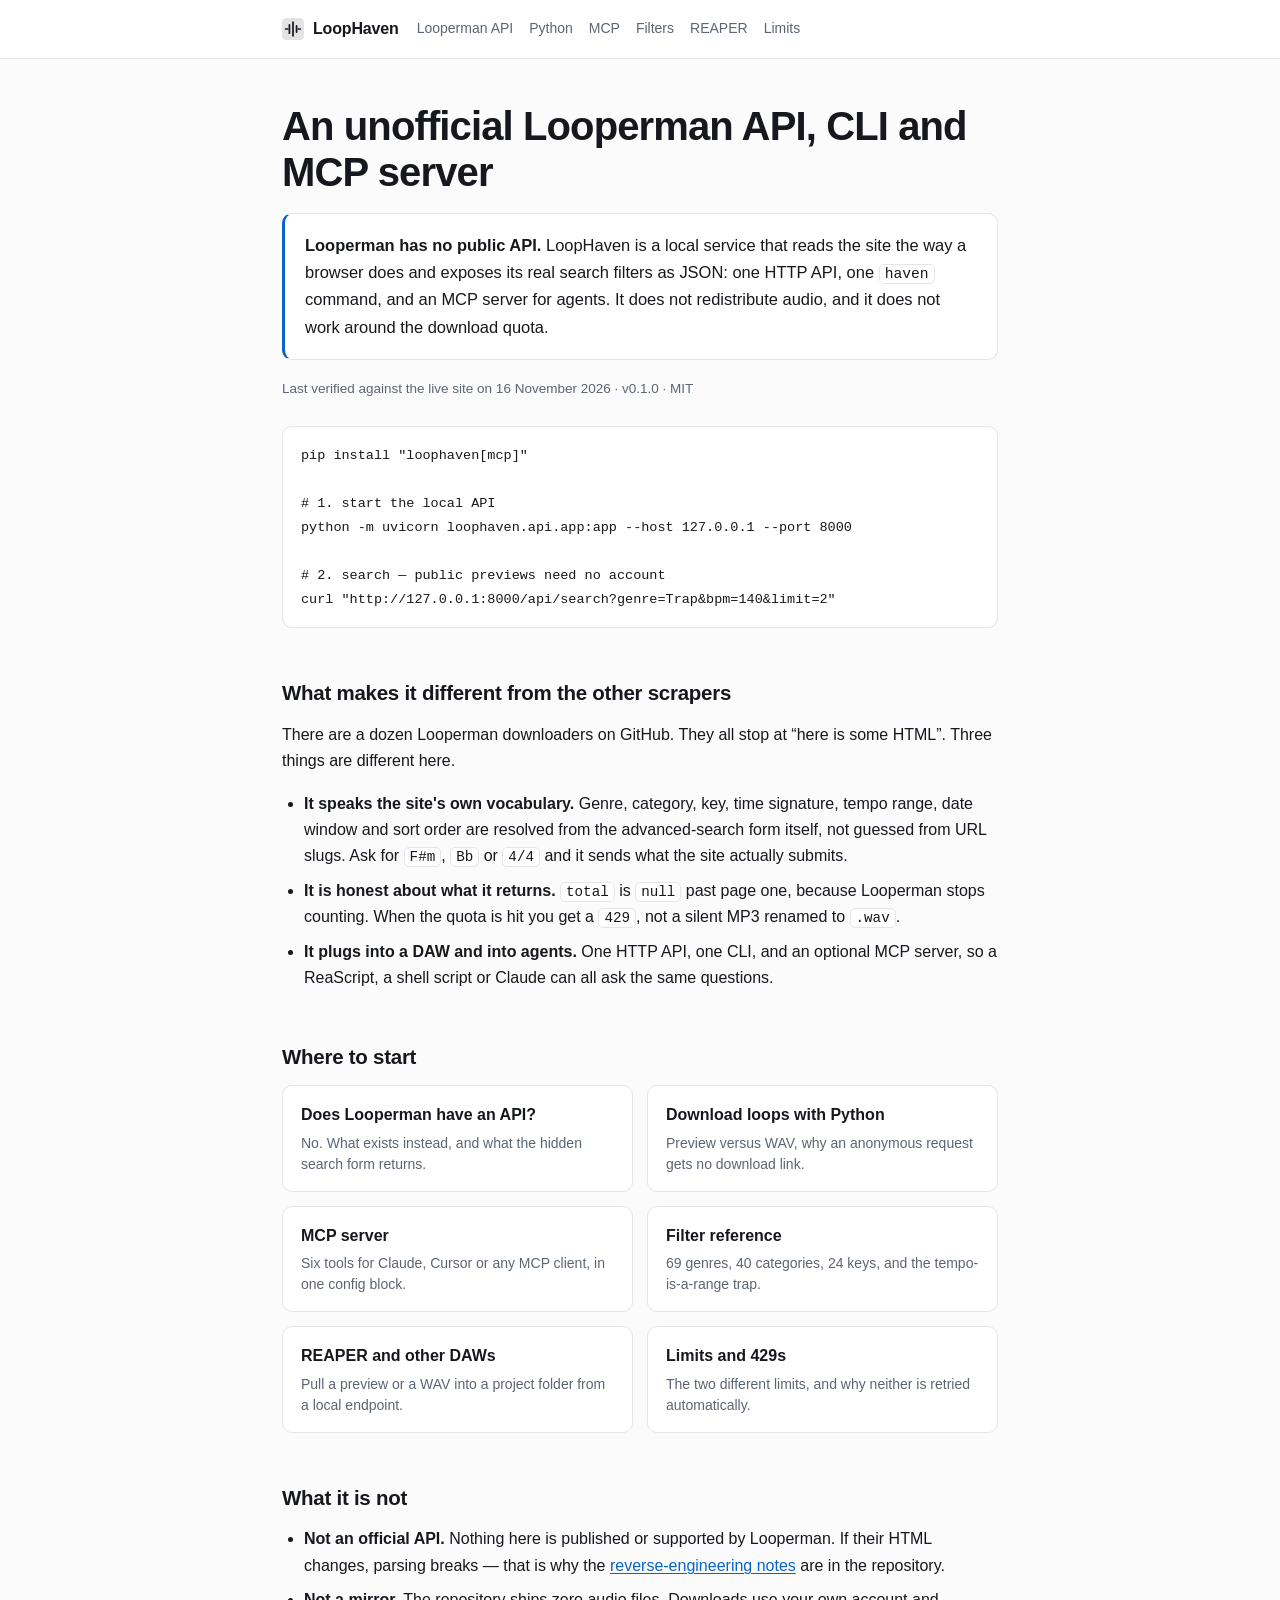
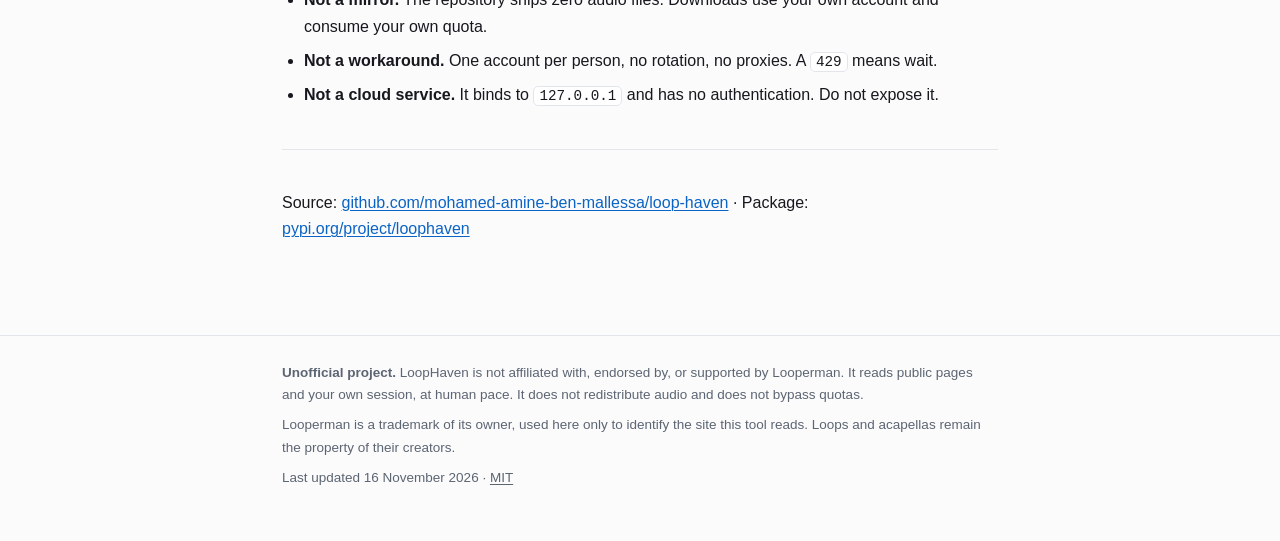
==== site/index.html @ 3b1a025e "docs: publish a static documentation site, one question per page Seven hand-written HTML pages under" ====
<!doctype html>
<html lang="en">
<head>
<meta charset="utf-8">
<meta name="viewport" content="width=device-width, initial-scale=1">
<title>LoopHaven — an unofficial Looperman API, CLI and MCP server</title>
<meta name="description" content="Looperman has no public API. LoopHaven is a local HTTP API, a command-line tool and an MCP server that read the site's own search filters and return clean JSON. MIT, Python 3.10+.">
<link rel="canonical" href="https://mohamed-amine-ben-mallessa.github.io/loop-haven/">
<meta name="robots" content="index,follow,max-snippet:-1,max-image-preview:large">
<meta property="og:type" content="website">
<meta property="og:site_name" content="LoopHaven">
<meta property="og:title" content="LoopHaven — an unofficial Looperman API, CLI and MCP server">
<meta property="og:description" content="Search Looperman loops and acapella previews with the site's real filters, get clean JSON, and pull the file you picked — from Python, your terminal or an AI agent.">
<meta property="og:url" content="https://mohamed-amine-ben-mallessa.github.io/loop-haven/">
<meta name="twitter:card" content="summary">
<link rel="icon" href="assets/mark.svg" type="image/svg+xml">
<link rel="stylesheet" href="assets/style.css">
<script type="application/ld+json">
{
  "@context": "https://schema.org",
  "@graph": [
    {
      "@type": "WebSite",
      "@id": "https://mohamed-amine-ben-mallessa.github.io/loop-haven/#website",
      "url": "https://mohamed-amine-ben-mallessa.github.io/loop-haven/",
      "name": "LoopHaven",
      "inLanguage": "en",
      "description": "Documentation for LoopHaven, an unofficial Looperman API, CLI and MCP server.",
      "publisher": { "@id": "https://mohamed-amine-ben-mallessa.github.io/loop-haven/#author" }
    },
    {
      "@type": "SoftwareApplication",
      "@id": "https://mohamed-amine-ben-mallessa.github.io/loop-haven/#software",
      "name": "LoopHaven",
      "applicationCategory": "DeveloperApplication",
      "applicationSubCategory": "Music production tooling",
      "operatingSystem": "Windows, macOS, Linux",
      "softwareVersion": "0.1.0",
      "license": "https://opensource.org/licenses/MIT",
      "codeRepository": "https://github.com/mohamed-amine-ben-mallessa/loop-haven",
      "programmingLanguage": "Python",
      "softwareRequirements": "Python 3.10 or newer",
      "offers": { "@type": "Offer", "price": "0", "priceCurrency": "USD" },
      "isAccessibleForFree": true,
      "sameAs": [
        "https://github.com/mohamed-amine-ben-mallessa/loop-haven",
        "https://pypi.org/project/loophaven/"
      ],
      "author": { "@id": "https://mohamed-amine-ben-mallessa.github.io/loop-haven/#author" }
    },
    {
      "@type": "SoftwareSourceCode",
      "@id": "https://mohamed-amine-ben-mallessa.github.io/loop-haven/#source",
      "name": "LoopHaven",
      "codeRepository": "https://github.com/mohamed-amine-ben-mallessa/loop-haven",
      "programmingLanguage": "Python",
      "runtimePlatform": "Python 3.10+",
      "license": "https://opensource.org/licenses/MIT",
      "codeSampleType": "full solution"
    },
    {
      "@type": "Person",
      "@id": "https://mohamed-amine-ben-mallessa.github.io/loop-haven/#author",
      "name": "LoopHaven contributors",
      "url": "https://github.com/mohamed-amine-ben-mallessa"
    }
  ]
}
</script>
</head>
<body>

<header class="site-header">
  <div class="wrap">
    <a class="brand" href="./">
      <svg viewBox="0 0 24 24" aria-hidden="true"><rect width="24" height="24" rx="5" fill="currentColor" opacity=".12"/><g stroke="currentColor" stroke-width="1.9" stroke-linecap="round"><path d="M4 12h2.2M17.8 12H20"/><path d="M8.1 7.4v9.2M12 4.6v14.8M15.9 8.6v6.8"/></g></svg>
      LoopHaven
    </a>
    <nav class="site-nav">
      <a href="looperman-api/">Looperman API</a>
      <a href="download-loops-python/">Python</a>
      <a href="mcp/">MCP</a>
      <a href="filters/">Filters</a>
      <a href="reaper/">REAPER</a>
      <a href="limits/">Limits</a>
    </nav>
  </div>
</header>

<main>
  <div class="wrap">

    <h1>An unofficial Looperman API, CLI and MCP server</h1>

    <div class="answer">
      <p><strong>Looperman has no public API.</strong> LoopHaven is a local service that
      reads the site the way a browser does and exposes its real search filters as
      JSON: one HTTP API, one <code>haven</code> command, and an MCP server for
      agents. It does not redistribute audio, and it does not work around the
      download quota.</p>
    </div>

    <p class="meta">Last verified against the live site on 16 November 2026 · v0.1.0 · MIT</p>

<pre><code>pip install "loophaven[mcp]"

# 1. start the local API
python -m uvicorn loophaven.api.app:app --host 127.0.0.1 --port 8000

# 2. search — public previews need no account
curl "http://127.0.0.1:8000/api/search?genre=Trap&amp;bpm=140&amp;limit=2"</code></pre>

    <h2>What makes it different from the other scrapers</h2>

    <p>There are a dozen Looperman downloaders on GitHub. They all stop at
    &ldquo;here is some HTML&rdquo;. Three things are different here.</p>

    <ul>
      <li><strong>It speaks the site's own vocabulary.</strong> Genre, category,
      key, time signature, tempo range, date window and sort order are resolved
      from the advanced-search form itself, not guessed from URL slugs. Ask for
      <code>F#m</code>, <code>Bb</code> or <code>4/4</code> and it sends what the
      site actually submits.</li>
      <li><strong>It is honest about what it returns.</strong> <code>total</code>
      is <code>null</code> past page one, because Looperman stops counting. When
      the quota is hit you get a <code>429</code>, not a silent MP3 renamed to
      <code>.wav</code>.</li>
      <li><strong>It plugs into a DAW and into agents.</strong> One HTTP API, one
      CLI, and an optional MCP server, so a ReaScript, a shell script or Claude
      can all ask the same questions.</li>
    </ul>

    <h2>Where to start</h2>

    <ul class="cards">
      <li><a href="looperman-api/">
        <span class="k">Does Looperman have an API?</span>
        <span class="d">No. What exists instead, and what the hidden search form returns.</span>
      </a></li>
      <li><a href="download-loops-python/">
        <span class="k">Download loops with Python</span>
        <span class="d">Preview versus WAV, why an anonymous request gets no download link.</span>
      </a></li>
      <li><a href="mcp/">
        <span class="k">MCP server</span>
        <span class="d">Six tools for Claude, Cursor or any MCP client, in one config block.</span>
      </a></li>
      <li><a href="filters/">
        <span class="k">Filter reference</span>
        <span class="d">69 genres, 40 categories, 24 keys, and the tempo-is-a-range trap.</span>
      </a></li>
      <li><a href="reaper/">
        <span class="k">REAPER and other DAWs</span>
        <span class="d">Pull a preview or a WAV into a project folder from a local endpoint.</span>
      </a></li>
      <li><a href="limits/">
        <span class="k">Limits and 429s</span>
        <span class="d">The two different limits, and why neither is retried automatically.</span>
      </a></li>
    </ul>

    <h2>What it is not</h2>

    <ul>
      <li><strong>Not an official API.</strong> Nothing here is published or
      supported by Looperman. If their HTML changes, parsing breaks — that is why
      the <a href="https://github.com/mohamed-amine-ben-mallessa/loop-haven/tree/main/docs/REVERSE-ENGINEERING.md">reverse-engineering notes</a>
      are in the repository.</li>
      <li><strong>Not a mirror.</strong> The repository ships zero audio files.
      Downloads use your own account and consume your own quota.</li>
      <li><strong>Not a workaround.</strong> One account per person, no rotation,
      no proxies. A <code>429</code> means wait.</li>
      <li><strong>Not a cloud service.</strong> It binds to
      <code>127.0.0.1</code> and has no authentication. Do not expose it.</li>
    </ul>

    <hr>

    <p>Source: <a href="https://github.com/mohamed-amine-ben-mallessa/loop-haven">github.com/mohamed-amine-ben-mallessa/loop-haven</a>
    · Package: <a href="https://pypi.org/project/loophaven/">pypi.org/project/loophaven</a></p>

  </div>
</main>

<footer class="site-footer">
  <div class="wrap">
    <p><strong>Unofficial project.</strong> LoopHaven is not affiliated with,
    endorsed by, or supported by Looperman. It reads public pages and your own
    session, at human pace. It does not redistribute audio and does not bypass
    quotas.</p>
    <p>Looperman is a trademark of its owner, used here only to identify the site
    this tool reads. Loops and acapellas remain the property of their creators.</p>
    <p>Last updated 16 November 2026 · <a href="https://github.com/mohamed-amine-ben-mallessa/loop-haven/blob/main/LICENSE">MIT</a></p>
  </div>
</footer>

</body>
</html>
---- site/assets/style.css ----
/* LoopHaven docs — hand-written, no framework, no JavaScript.
   One stylesheet for every page so the site stays readable as plain HTML
   (which is what a crawler and an AI reader actually get). */

:root {
  --bg: #0e1014;
  --panel: #161a21;
  --line: #262c36;
  --ink: #e7e9ee;
  --muted: #9aa3b2;
  --accent: #7cc4ff;
  --accent-ink: #061018;
  --warn: #ffcf7a;
  --radius: 10px;
  --mono: ui-monospace, SFMono-Regular, "SF Mono", Menlo, Consolas, monospace;
  --sans: -apple-system, BlinkMacSystemFont, "Segoe UI", Inter, Roboto, Helvetica, Arial, sans-serif;
}

@media (prefers-color-scheme: light) {
  :root {
    --bg: #fbfbfc;
    --panel: #ffffff;
    --line: #e2e5ea;
    --ink: #16181d;
    --muted: #5c6572;
    --accent: #0b63c5;
    --accent-ink: #ffffff;
    --warn: #8a5a00;
  }
}

* { box-sizing: border-box; }

html { -webkit-text-size-adjust: 100%; }

body {
  margin: 0;
  background: var(--bg);
  color: var(--ink);
  font: 16px/1.65 var(--sans);
}

a { color: var(--accent); text-decoration-thickness: 1px; text-underline-offset: 2px; }
a:hover { text-decoration-style: solid; }

.wrap { max-width: 760px; margin: 0 auto; padding: 0 22px; }

/* --- header ------------------------------------------------------------ */

.site-header {
  border-bottom: 1px solid var(--line);
  background: var(--panel);
}

.site-header .wrap {
  display: flex;
  align-items: center;
  gap: 18px;
  min-height: 58px;
  flex-wrap: wrap;
}

.brand {
  display: inline-flex;
  align-items: center;
  gap: 9px;
  font-weight: 650;
  letter-spacing: -0.01em;
  color: var(--ink);
  text-decoration: none;
}

.brand svg { width: 22px; height: 22px; flex: none; }

.site-nav { display: flex; gap: 16px; flex-wrap: wrap; font-size: 14px; }
.site-nav a { color: var(--muted); text-decoration: none; }
.site-nav a:hover, .site-nav a[aria-current="page"] { color: var(--ink); }

/* --- content ----------------------------------------------------------- */

main { padding: 44px 0 20px; }

h1 {
  font-size: clamp(1.75rem, 4.6vw, 2.5rem);
  line-height: 1.15;
  letter-spacing: -0.022em;
  margin: 0 0 18px;
}

h2 {
  font-size: 1.28rem;
  letter-spacing: -0.012em;
  margin: 44px 0 12px;
  padding-top: 4px;
}

h3 { font-size: 1.05rem; margin: 26px 0 8px; }

p { margin: 0 0 16px; }

ul, ol { margin: 0 0 16px; padding-left: 22px; }
li { margin: 0 0 8px; }

strong { font-weight: 650; }

hr { border: 0; border-top: 1px solid var(--line); margin: 40px 0; }

/* The direct answer. Every page opens with one so a reader (or a model
   extracting a span) gets the point before any nuance. */
.answer {
  background: var(--panel);
  border: 1px solid var(--line);
  border-left: 3px solid var(--accent);
  border-radius: var(--radius);
  padding: 18px 20px;
  margin: 0 0 26px;
  font-size: 1.03rem;
}
.answer p:last-child { margin-bottom: 0; }

.meta {
  color: var(--muted);
  font-size: 13.5px;
  margin: -8px 0 26px;
}

code {
  font-family: var(--mono);
  font-size: 0.89em;
  background: var(--panel);
  border: 1px solid var(--line);
  border-radius: 5px;
  padding: 1px 5px;
}

pre {
  background: var(--panel);
  border: 1px solid var(--line);
  border-radius: var(--radius);
  padding: 16px 18px;
  overflow-x: auto;
  margin: 0 0 18px;
  line-height: 1.5;
}
pre code { background: none; border: 0; padding: 0; font-size: 13.5px; }

table {
  width: 100%;
  border-collapse: collapse;
  margin: 0 0 20px;
  font-size: 14.5px;
  display: block;
  overflow-x: auto;
}
th, td {
  text-align: left;
  padding: 9px 12px;
  border-bottom: 1px solid var(--line);
  vertical-align: top;
}
th { color: var(--muted); font-weight: 600; white-space: nowrap; }

.note {
  border: 1px solid var(--line);
  border-radius: var(--radius);
  background: var(--panel);
  padding: 14px 16px;
  margin: 0 0 20px;
  font-size: 14.5px;
  color: var(--muted);
}
.note strong { color: var(--ink); }

/* --- hub cards --------------------------------------------------------- */

.cards {
  display: grid;
  grid-template-columns: repeat(auto-fit, minmax(240px, 1fr));
  gap: 14px;
  margin: 0 0 12px;
  padding: 0;
  list-style: none;
}
.cards li { margin: 0; }
.cards a {
  display: block;
  height: 100%;
  padding: 16px 18px;
  border: 1px solid var(--line);
  border-radius: var(--radius);
  background: var(--panel);
  text-decoration: none;
  color: var(--ink);
}
.cards a:hover { border-color: var(--accent); }
.cards .k { display: block; font-weight: 650; margin-bottom: 4px; }
.cards .d { display: block; color: var(--muted); font-size: 14px; line-height: 1.5; }

/* --- footer ------------------------------------------------------------ */

.site-footer {
  border-top: 1px solid var(--line);
  margin-top: 56px;
  padding: 26px 0 44px;
  color: var(--muted);
  font-size: 13.5px;
}
.site-footer p { margin: 0 0 8px; }
.site-footer a { color: var(--muted); }

@media print {
  .site-header, .site-footer { display: none; }
  body { background: #fff; color: #000; }
}
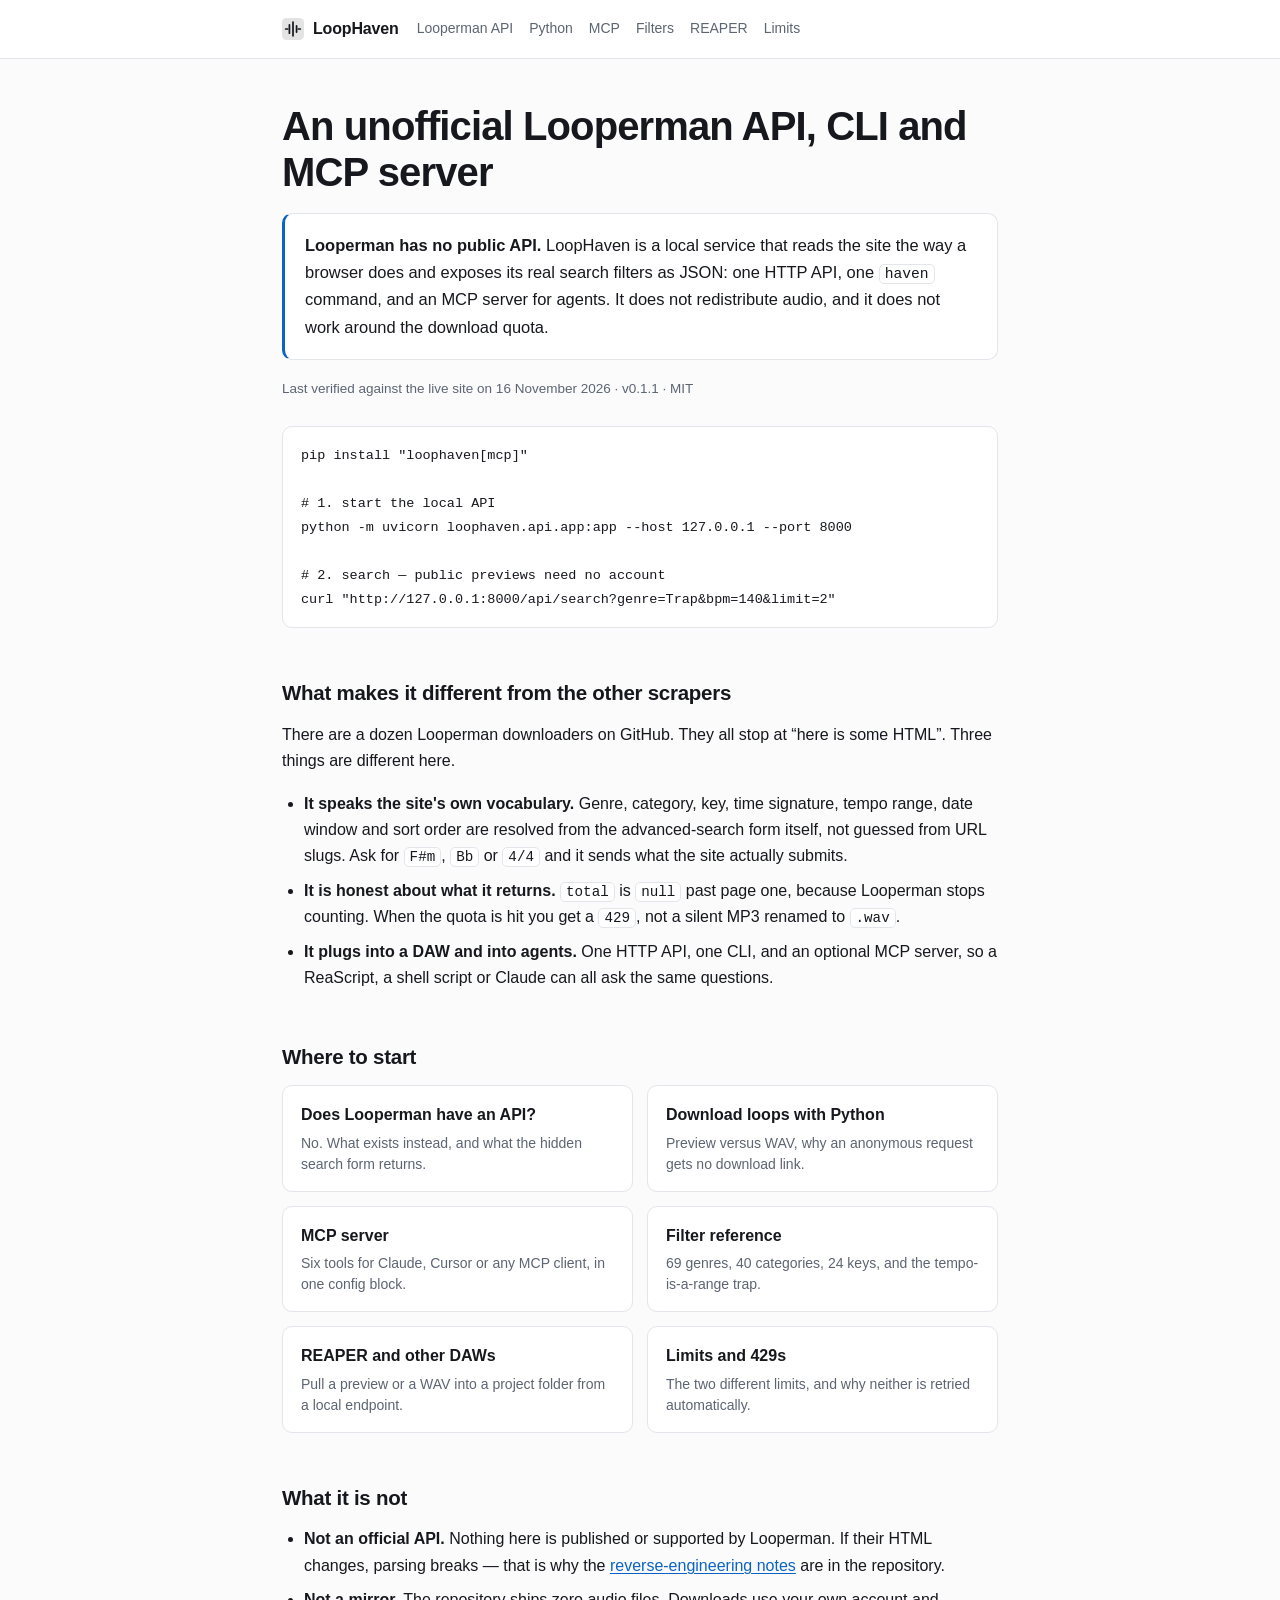
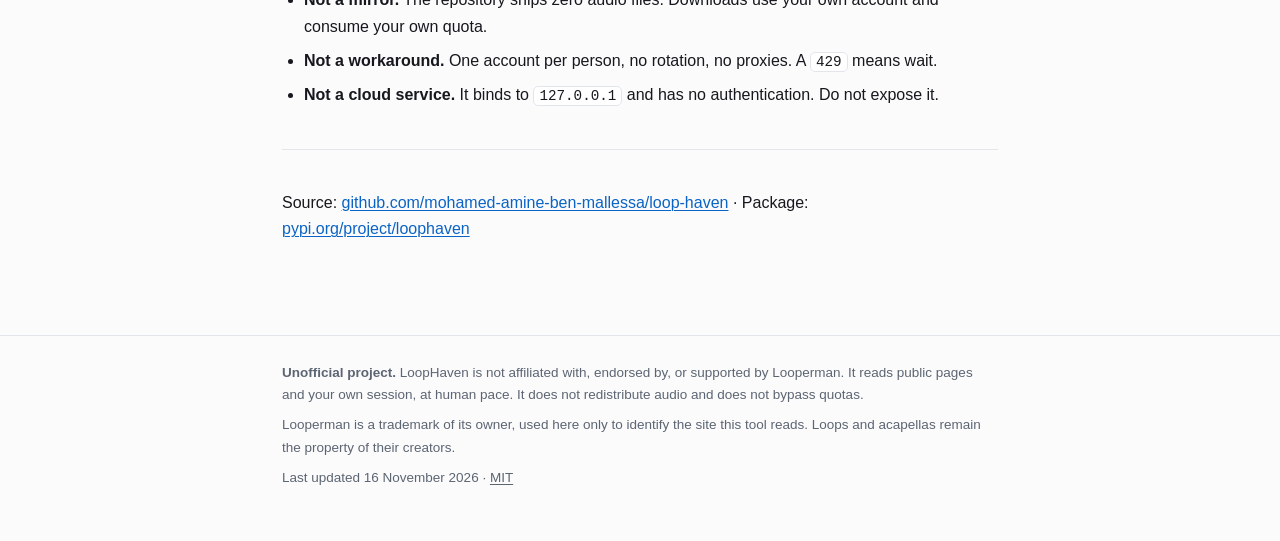
==== commit 71593bae: "release: 0.1.1 -- metadata, changelog, and the docs site No API change. The release exists because P" ====
--- a/site/index.html
+++ b/site/index.html
@@ -35,7 +35,7 @@
       "applicationCategory": "DeveloperApplication",
       "applicationSubCategory": "Music production tooling",
       "operatingSystem": "Windows, macOS, Linux",
-      "softwareVersion": "0.1.0",
+      "softwareVersion": "0.1.1",
       "license": "https://opensource.org/licenses/MIT",
       "codeRepository": "https://github.com/mohamed-amine-ben-mallessa/loop-haven",
       "programmingLanguage": "Python",
@@ -100,7 +100,7 @@
       download quota.</p>
     </div>
 
-    <p class="meta">Last verified against the live site on 16 November 2026 · v0.1.0 · MIT</p>
+    <p class="meta">Last verified against the live site on 16 November 2026 · v0.1.1 · MIT</p>
 
 <pre><code>pip install "loophaven[mcp]"
 
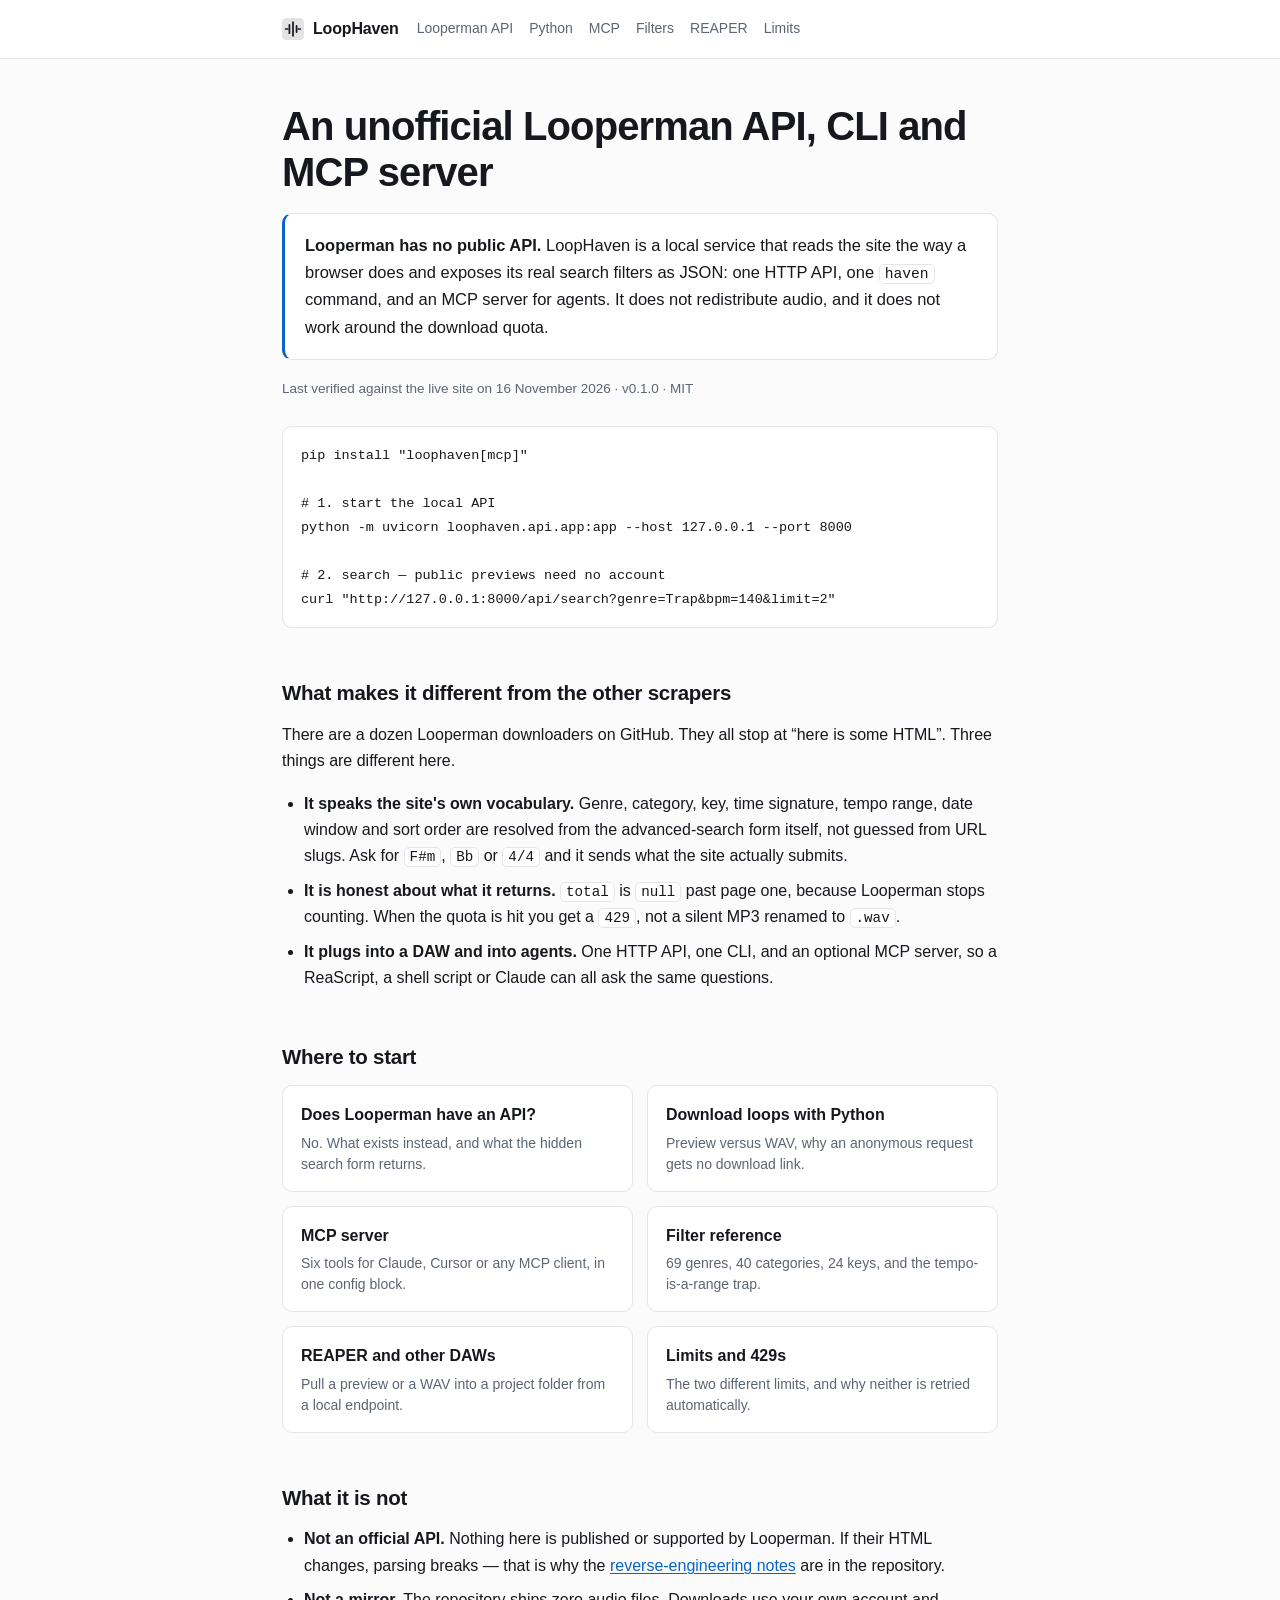
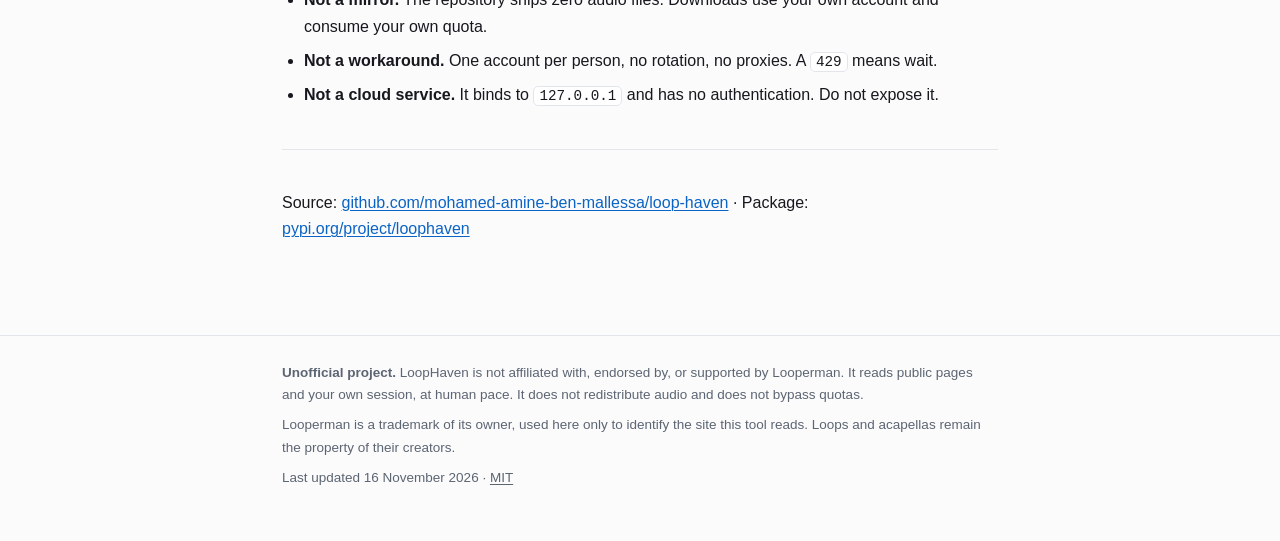
==== commit e50f686e: "site: keep the published version at 0.1.0 until PyPI has 0.1.1 The site is the public claim about wh" ====
--- a/site/index.html
+++ b/site/index.html
@@ -35,7 +35,7 @@
       "applicationCategory": "DeveloperApplication",
       "applicationSubCategory": "Music production tooling",
       "operatingSystem": "Windows, macOS, Linux",
-      "softwareVersion": "0.1.1",
+      "softwareVersion": "0.1.0",
       "license": "https://opensource.org/licenses/MIT",
       "codeRepository": "https://github.com/mohamed-amine-ben-mallessa/loop-haven",
       "programmingLanguage": "Python",
@@ -100,7 +100,7 @@
       download quota.</p>
     </div>
 
-    <p class="meta">Last verified against the live site on 16 November 2026 · v0.1.1 · MIT</p>
+    <p class="meta">Last verified against the live site on 16 November 2026 · v0.1.0 · MIT</p>
 
 <pre><code>pip install "loophaven[mcp]"
 
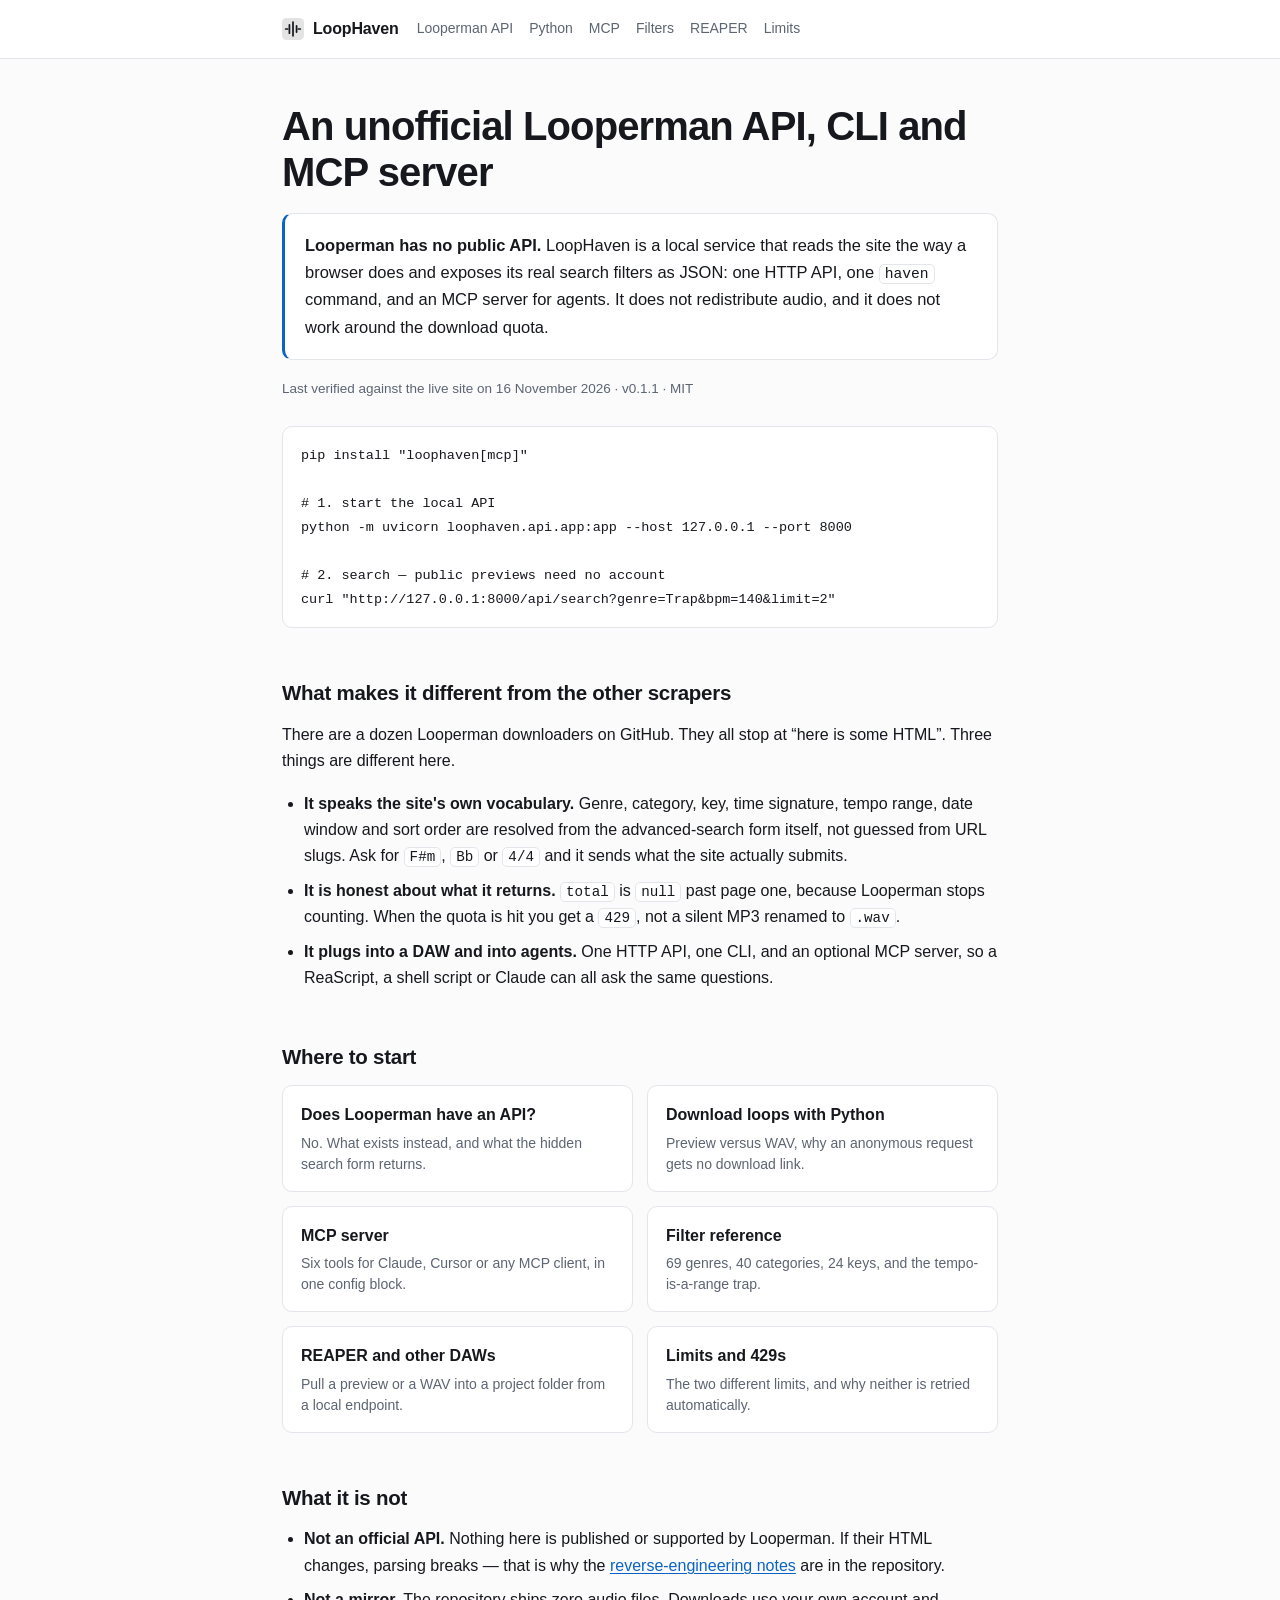
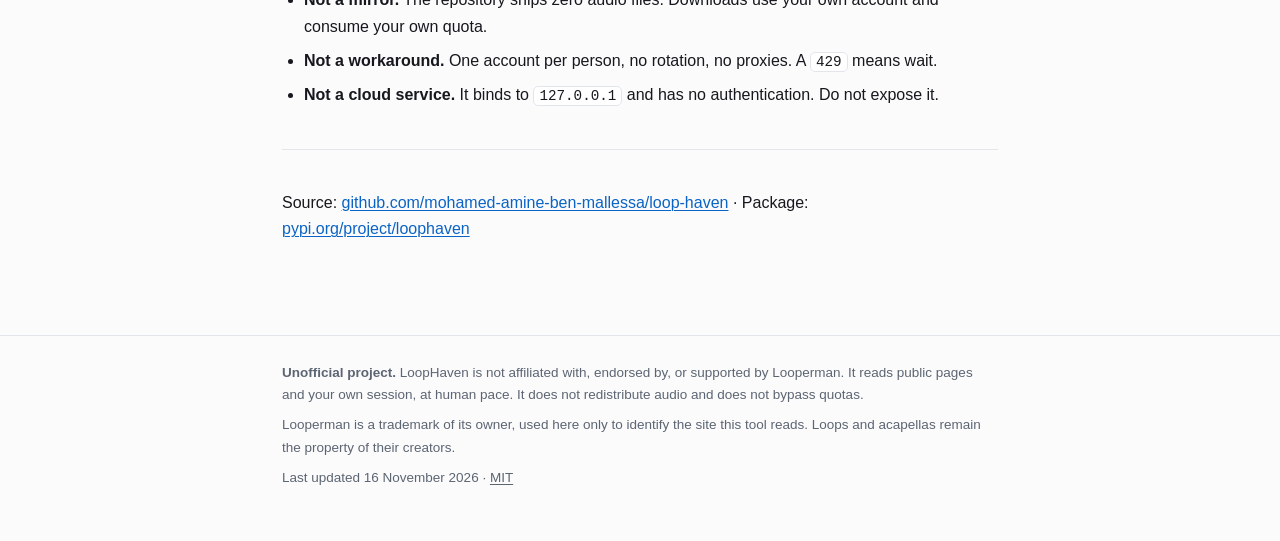
==== commit cdbd084b: "site: 0.1.1 is on PyPI, so the pages can say so The version strings were held at 0.1.0 while the upl" ====
--- a/site/index.html
+++ b/site/index.html
@@ -35,7 +35,7 @@
       "applicationCategory": "DeveloperApplication",
       "applicationSubCategory": "Music production tooling",
       "operatingSystem": "Windows, macOS, Linux",
-      "softwareVersion": "0.1.0",
+      "softwareVersion": "0.1.1",
       "license": "https://opensource.org/licenses/MIT",
       "codeRepository": "https://github.com/mohamed-amine-ben-mallessa/loop-haven",
       "programmingLanguage": "Python",
@@ -100,7 +100,7 @@
       download quota.</p>
     </div>
 
-    <p class="meta">Last verified against the live site on 16 November 2026 · v0.1.0 · MIT</p>
+    <p class="meta">Last verified against the live site on 16 November 2026 · v0.1.1 · MIT</p>
 
 <pre><code>pip install "loophaven[mcp]"
 
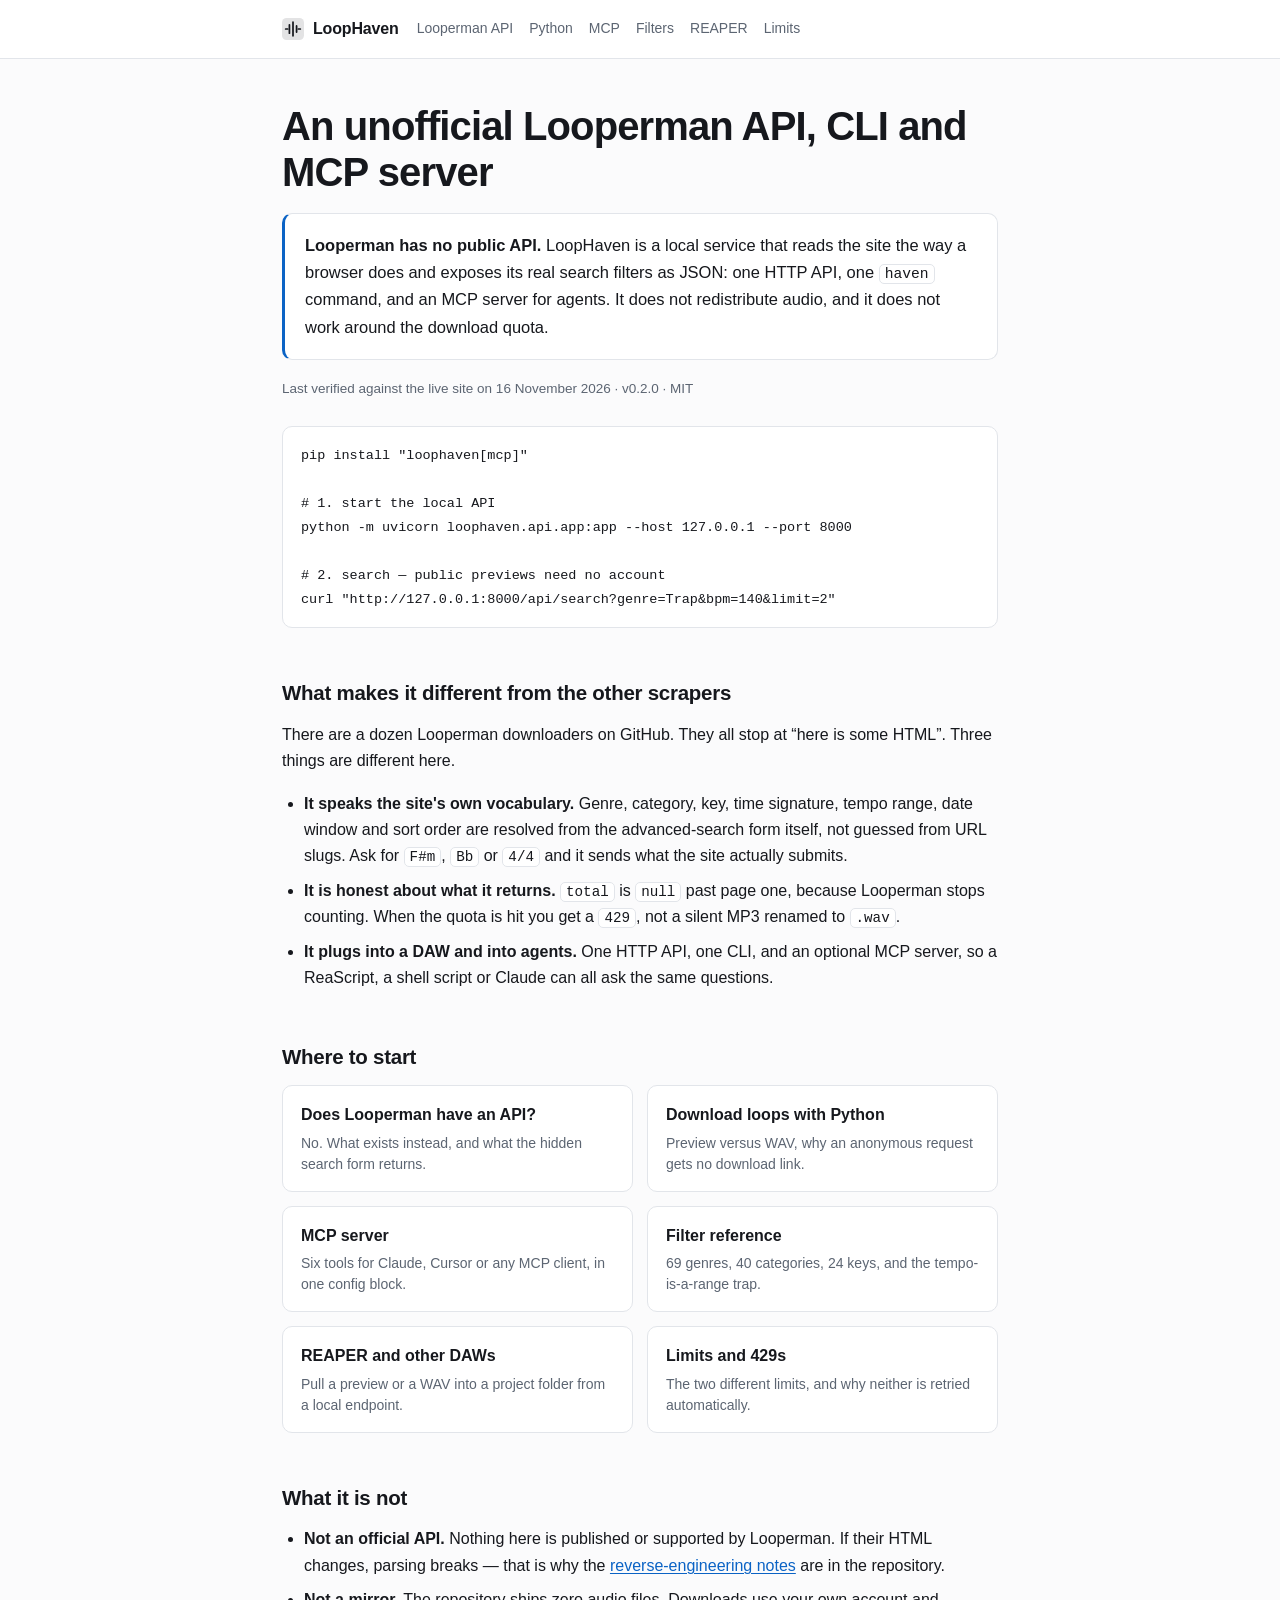
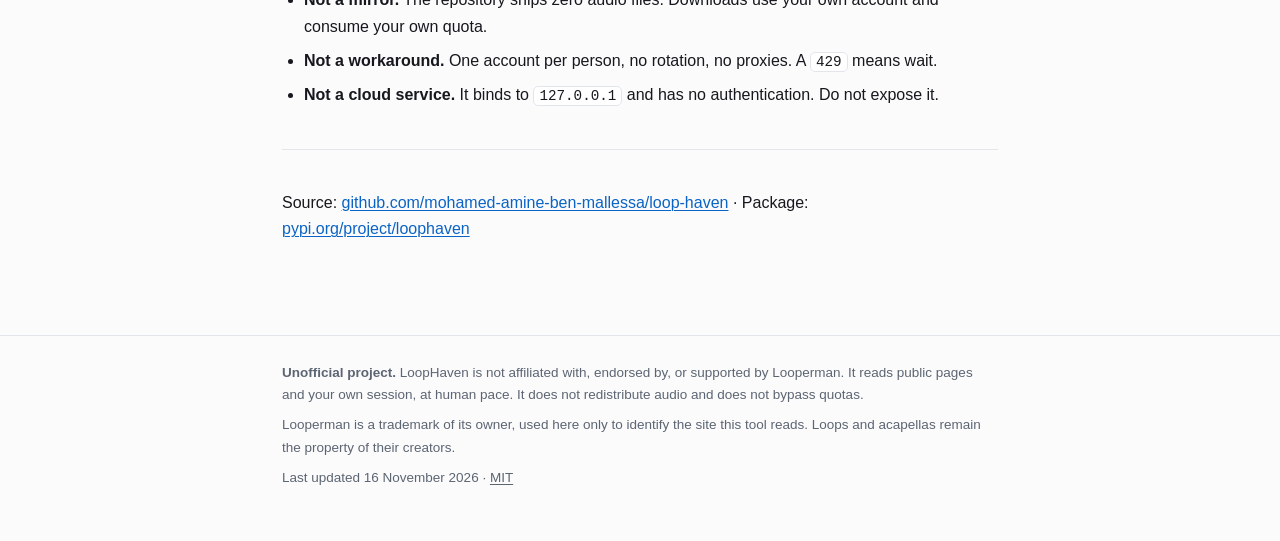
==== commit a6fed7a2: "release: 0.2.0 -- haven download, an English prototype, two unknowns measured The point of this rele" ====
--- a/site/index.html
+++ b/site/index.html
@@ -35,7 +35,7 @@
       "applicationCategory": "DeveloperApplication",
       "applicationSubCategory": "Music production tooling",
       "operatingSystem": "Windows, macOS, Linux",
-      "softwareVersion": "0.1.1",
+      "softwareVersion": "0.2.0",
       "license": "https://opensource.org/licenses/MIT",
       "codeRepository": "https://github.com/mohamed-amine-ben-mallessa/loop-haven",
       "programmingLanguage": "Python",
@@ -100,7 +100,7 @@
       download quota.</p>
     </div>
 
-    <p class="meta">Last verified against the live site on 16 November 2026 · v0.1.1 · MIT</p>
+    <p class="meta">Last verified against the live site on 16 November 2026 · v0.2.0 · MIT</p>
 
 <pre><code>pip install "loophaven[mcp]"
 
